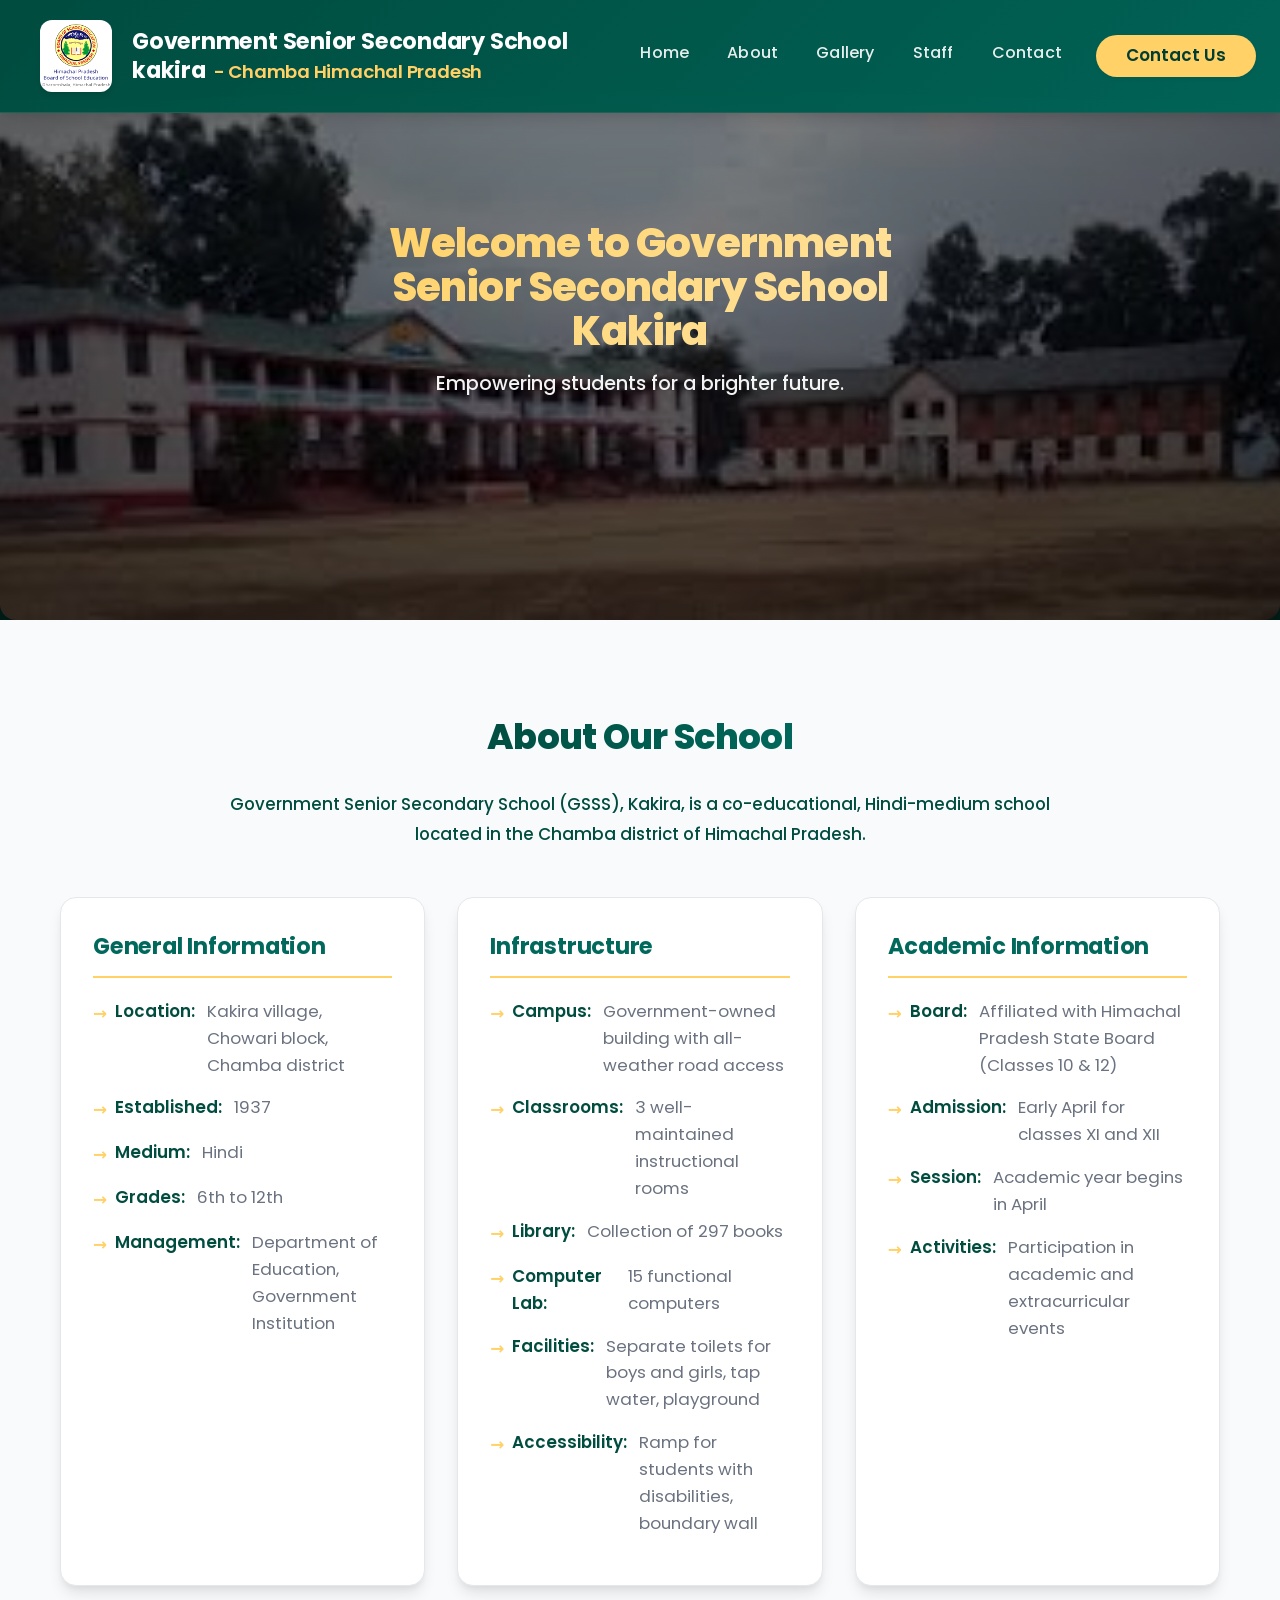
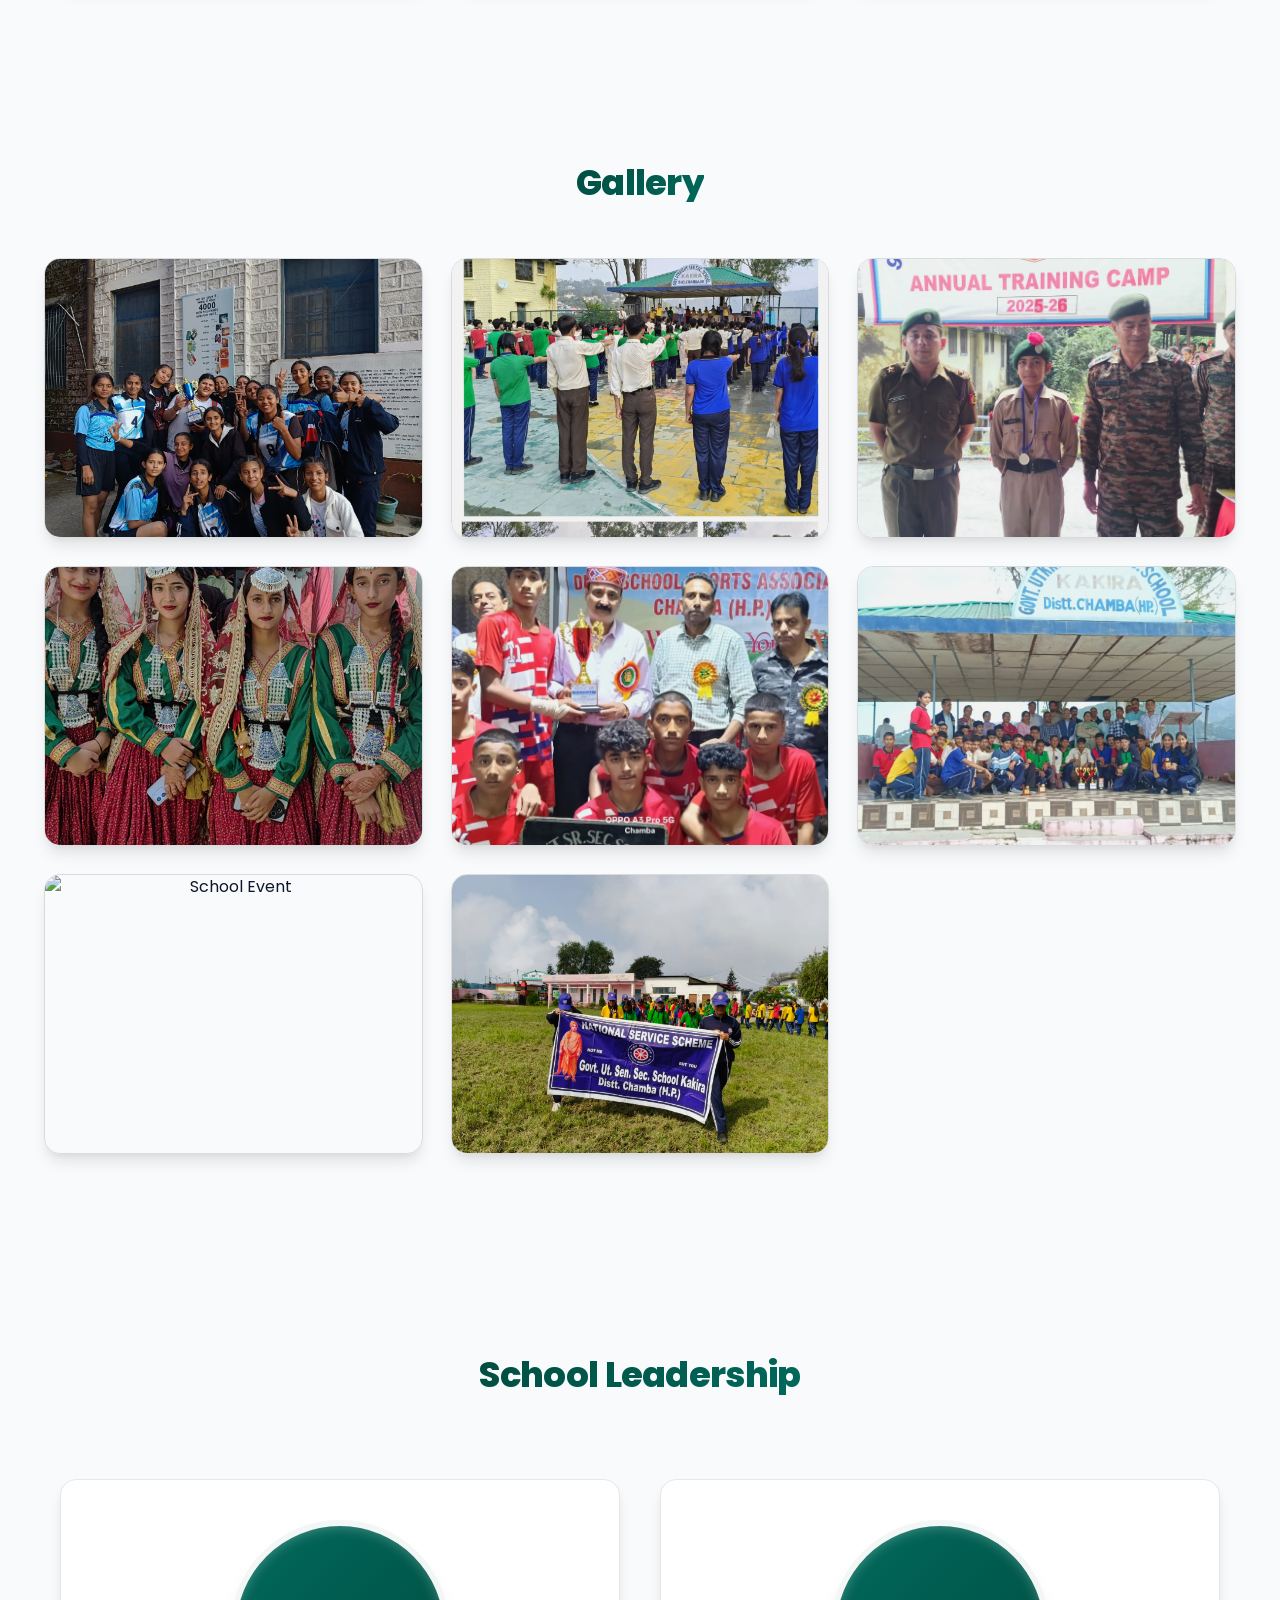
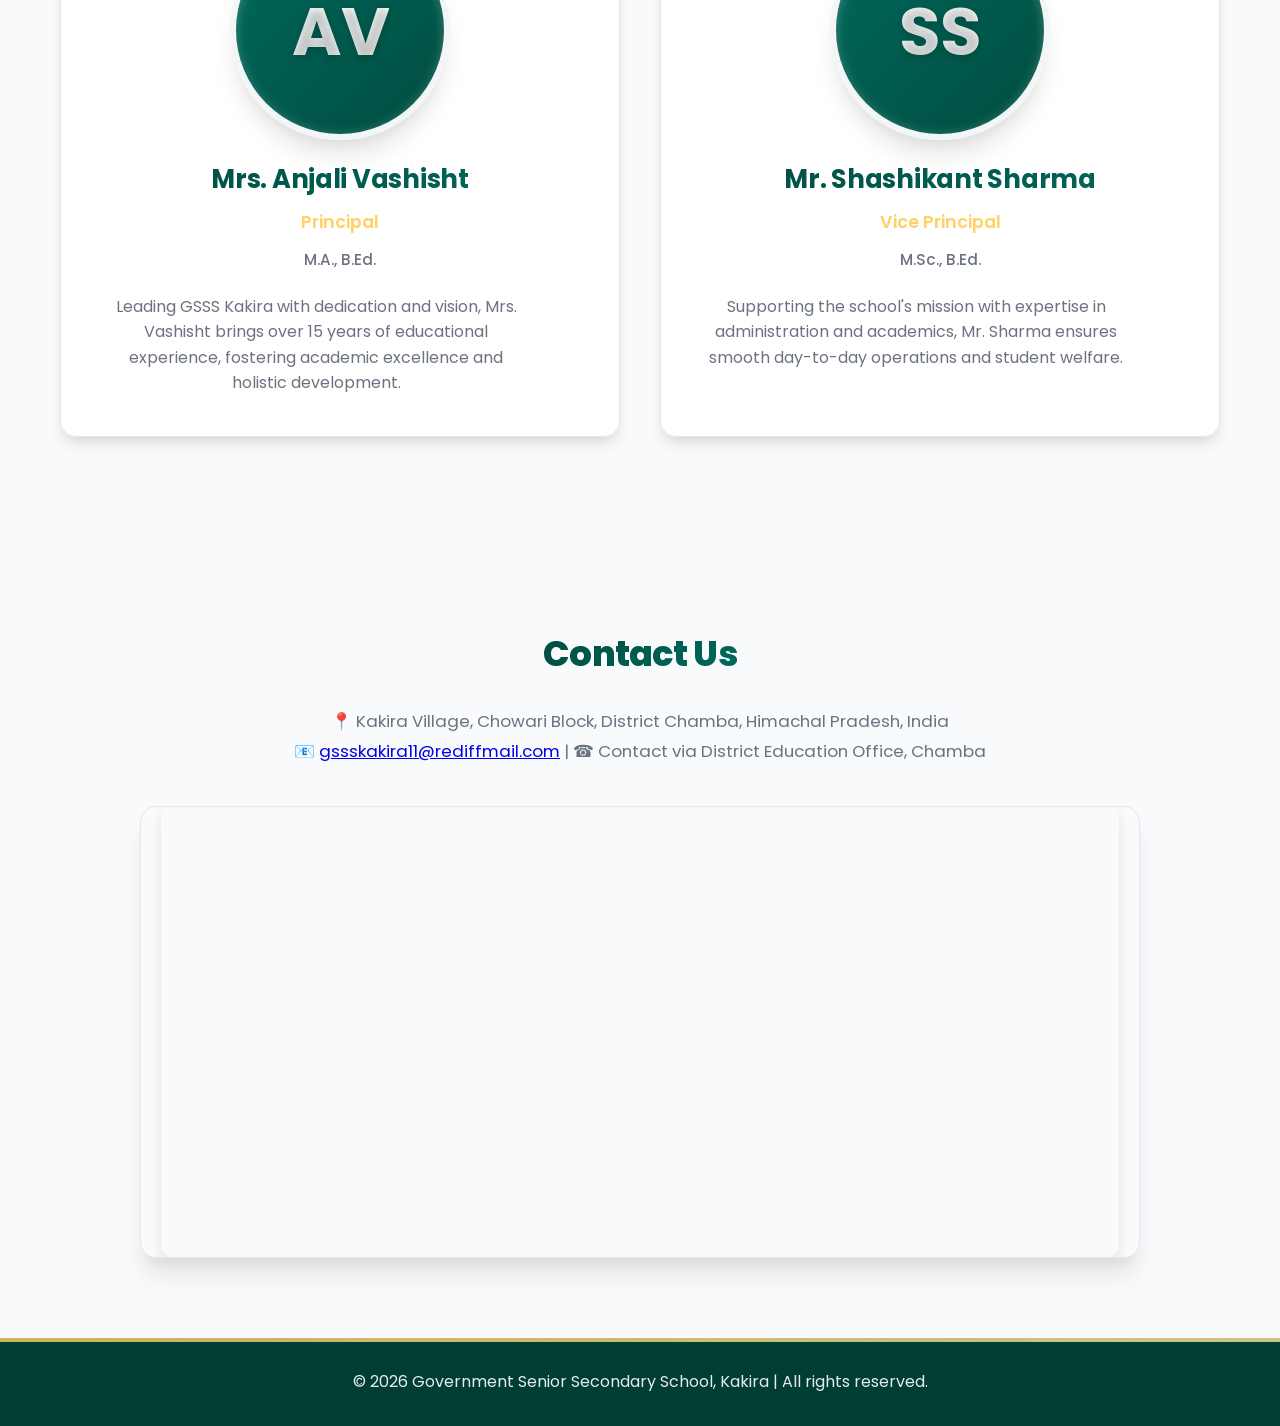
==== schoolweb/index.html @ 565f4405 "Add files via upload this is a single page web site made for a school" ====
<!DOCTYPE html>
<html lang="en">
<head>
  <meta charset="UTF-8">
  <meta name="viewport" content="width=device-width, initial-scale=1.0">
  <title>Government Senior Secondary School - Kakira</title>
  <link rel="stylesheet" href="css/style.css">
  <script src="js/gallery.js" defer></script>
  <script src="js/main.js" defer></script>
</head>
<body>
  <header>
    <div class="logo">
      <img src="images/Himachal-Pradesh-Board-Of-School-Education.png" alt="School Logo">
      <h1>Government Senior Secondary School kakira<span class="location">- Chamba  Himachal Pradesh</span></h1>
    </div>
    <nav>
      <ul>
        <li><a href="#home">Home</a></li>
        <li><a href="#about">About</a></li>
        <li><a href="#gallery">Gallery</a></li>
        <li><a href="#staff">Staff</a></li>
        <li><a href="#contact">Contact</a></li>
        <li><a class="contact-btn" href="#contact">Contact Us</a></li>
      </ul>
    </nav>
  </header>

  <section id="home" class="hero">
    <img src="images/schoolBuilding.jpeg" alt="Government Senior Secondary School Kakira Building">
    <div class="hero-text">
      <h2>Welcome to Government Senior Secondary School Kakira</h2>
      <p>Empowering students for a brighter future.</p>
    </div>
  </section>

  <section id="about" class="section">
    <h2>About Our School</h2>
    <p class="intro">Government Senior Secondary School (GSSS), Kakira, is a co-educational, Hindi-medium school located in the Chamba district of Himachal Pradesh.</p>
    
    <div class="about-grid">
      <div class="about-card">
        <h3>General Information</h3>
        <ul>
          <li><strong>Location:</strong> Kakira village, Chowari block, Chamba district</li>
          <li><strong>Established:</strong> 1937</li>
          <li><strong>Medium:</strong> Hindi</li>
          <li><strong>Grades:</strong> 6th to 12th</li>
          <li><strong>Management:</strong> Department of Education, Government Institution</li>
        </ul>
      </div>

      <div class="about-card">
        <h3>Infrastructure</h3>
        <ul>
          <li><strong>Campus:</strong> Government-owned building with all-weather road access</li>
          <li><strong>Classrooms:</strong> 3 well-maintained instructional rooms</li>
          <li><strong>Library:</strong> Collection of 297 books</li>
          <li><strong>Computer Lab:</strong> 15 functional computers</li>
          <li><strong>Facilities:</strong> Separate toilets for boys and girls, tap water, playground</li>
          <li><strong>Accessibility:</strong> Ramp for students with disabilities, boundary wall</li>
        </ul>
      </div>

      <div class="about-card">
        <h3>Academic Information</h3>
        <ul>
          <li><strong>Board:</strong> Affiliated with Himachal Pradesh State Board (Classes 10 & 12)</li>
          <li><strong>Admission:</strong> Early April for classes XI and XII</li>
          <li><strong>Session:</strong> Academic year begins in April</li>
          <li><strong>Activities:</strong> Participation in academic and extracurricular events</li>
        </ul>
      </div>
    </div>
  </section>

  <section id="gallery" class="section">
    <h2>Gallery</h2>
    <div class="gallery">
      <img src="images/2.jpg" alt="School Activities" loading="lazy">
      <img src="images/3.jpg" alt="School Event" loading="lazy">
      <img src="images/4.jpg" alt="School Function" loading="lazy">
      <img src="images/5.jpg" alt="Student Activities" loading="lazy">
      <img src="images/6.jpg" alt="School Programs" loading="lazy">
      <img src="images/7.jpg" alt="School Celebration" loading="lazy">
      <img src="images/8.jpg" alt="School Event" loading="lazy">
      <img src="images/WhatsApp Image 2025-10-10 at 19.13.47_e10b4e47.jpg" alt="School Gathering" loading="lazy">
    </div>
  </section>

  <section id="staff" class="section">
    <h2>School Leadership</h2>
    <div class="staff-container leadership-team">
      <div class="staff featured">
        <div class="staff-avatar">
          <span class="initials">AV</span>
        </div>
        <div class="staff-info">
          <h3>Mrs. Anjali Vashisht</h3>
          <p class="designation">Principal</p>
          <p class="credentials">M.A., B.Ed.</p>
          <p class="description">Leading GSSS Kakira with dedication and vision, Mrs. Vashisht brings over 15 years of educational experience, fostering academic excellence and holistic development.</p>
        </div>
      </div>
      <div class="staff featured">
        <div class="staff-avatar">
          <span class="initials">SS</span>
        </div>
        <div class="staff-info">
          <h3>Mr. Shashikant Sharma</h3>
          <p class="designation">Vice Principal</p>
          <p class="credentials">M.Sc., B.Ed.</p>
          <p class="description">Supporting the school's mission with expertise in administration and academics, Mr. Sharma ensures smooth day-to-day operations and student welfare.</p>
        </div>
      </div>
    </div>
  </section>

  <section id="contact" class="section">
    <h2>Contact Us</h2>
    <p>📍 Kakira Village, Chowari Block, District Chamba, Himachal Pradesh, India</p>
    <p>📧 <a href="mailto:gssskakira11@rediffmail.com">gssskakira11@rediffmail.com</a> | ☎ Contact via District Education Office, Chamba</p>
    <div class="map-container">
      <iframe 
        src="https://www.google.com/maps/embed?pb=!1m18!1m12!1m3!1d13404.714947714446!2d76.00853722646284!3d32.42843410530649!2m3!1f0!2f0!3f0!3m2!1i1024!2i768!4f13.1!3m3!1m2!1s0x391b25f3186c8427%3A0x5d08c69848c0f20d!2sKakira%2C%20Himachal%20Pradesh%20176302!5e0!3m2!1sen!2sin!4v1697115428149!5m2!1sen!2sin" 
        width="100%" 
        height="450" 
        style="border:0;border-radius:12px;box-shadow:0 4px 12px rgba(0,0,0,0.1);" 
        allowfullscreen="" 
        loading="lazy" 
        referrerpolicy="no-referrer-when-downgrade">
      </iframe>
    </div>
  </section>

  <footer>
    <p>© <span class="current-year">2025</span> Government Senior Secondary School, Kakira | All rights reserved.</p>
  </footer>
</body>
</html>
---- schoolweb/css/style.css ----
@import url('https://fonts.googleapis.com/css2?family=Poppins:wght@400;500;600;700&display=swap');

:root {
  /* Colors */
  --primary: #00695c;
  --primary-800: #004d40;
  --primary-900: #003d33;
  --accent: #ffd166;
  --accent-light: #ffe4a3;
  --muted: #6b7280;
  --muted-light: #9ca3af;
  --bg: #f8fafc;
  --card-bg: #ffffff;
  --surface-1: #ffffff;
  --border-color: #e5e7eb;
  
  /* Animation Timing */
  --animate-duration: 0.8s;
  --animate-delay: 0.2s;
  
  /* Gradients */
  --gradient-primary: linear-gradient(135deg, var(--primary-800), var(--primary));
  --gradient-accent: linear-gradient(135deg, var(--accent), var(--accent-light));
  --gradient-text: linear-gradient(135deg, var(--accent), var(--accent-light));
  
  /* Shadows */
  --shadow-sm: 0 2px 4px rgba(0,0,0,0.05);
  --shadow-md: 0 4px 6px -1px rgba(0,0,0,0.1), 0 2px 4px -1px rgba(0,0,0,0.06);
  --shadow-lg: 0 10px 15px -3px rgba(0,0,0,0.1), 0 4px 6px -2px rgba(0,0,0,0.05);
  --shadow-xl: 0 20px 25px -5px rgba(0,0,0,0.1), 0 10px 10px -5px rgba(0,0,0,0.04);
  --text-shadow: 0 2px 4px rgba(0,0,0,0.1);
  
  /* Layout */
  --header-height: 90px;
  --container-padding: 24px;
  --border-radius: 12px;
  --border-radius-lg: 16px;
  --transition: all 0.3s cubic-bezier(0.4, 0, 0.2, 1);
}

/* Reset & Base Styles */
*, *::before, *::after {
  box-sizing: border-box;
  margin: 0;
  padding: 0;
}

html {
  scroll-behavior: smooth;
  font-size: 16px;
}

body {
  font-family: 'Poppins', system-ui, -apple-system, 'Segoe UI', Roboto, 'Helvetica Neue', Arial;
  background: var(--bg);
  color: #0f172a;
  line-height: 1.5;
  -webkit-font-smoothing: antialiased;
  -moz-osx-font-smoothing: grayscale;
}

header {
  position: fixed;
  top: 0;
  left: 0;
  right: 0;
  z-index: 1000;
  background: rgba(0, 77, 64, 0.95);
  color: #fff;
  transform: translateY(0);
  transition: all 0.3s ease-in-out;
  padding: 12px var(--container-padding);
  display: flex;
  align-items: center;
  justify-content: space-between;
  gap: 20px;
  min-height: var(--header-height);
  box-shadow: var(--shadow-lg);
  backdrop-filter: blur(12px) saturate(180%);
  -webkit-backdrop-filter: blur(12px) saturate(180%);
  border-bottom: 1px solid rgba(255, 255, 255, 0.1);
  transition: background-color 0.3s ease;
}

header::before {
  content: '';
  position: absolute;
  inset: 0;
  background: var(--gradient-primary);
  opacity: 0.8;
  z-index: -1;
  transition: opacity 0.3s ease;
}

.header-scrolled {
  background: rgba(0, 77, 64, 0.98);
  box-shadow: 0 4px 20px rgba(0, 0, 0, 0.1);
}

.header-scrolled::before {
  opacity: 1;
}

.header-hidden {
  transform: translateY(-100%);
}

.logo {
  display: flex;
  align-items: center;
  gap: 20px;
  padding: 8px 16px;
  border-radius: var(--border-radius);
}

.logo img {
  height: 72px;
  width: auto;
  border-radius: 12px;
  box-shadow: var(--shadow-md);
  filter: brightness(1.05) contrast(1.05);
}

.logo h1 {
  font-size: 1.4rem;
  margin: 0;
  line-height: 1.3;
  font-weight: 700;
  letter-spacing: -0.01em;
  color: #ffffff;
}

.logo .location {
  display: inline-block;
  margin-left: 8px;
  font-size: 1.15rem;
  font-weight: 600;
  color: var(--accent);
  text-shadow: 0 1px 2px rgba(0,0,0,0.1);
}

nav {
  margin-left: auto;
}

nav ul {
  display: flex;
  gap: 6px;
  align-items: center;
  list-style: none;
  margin: 0;
  padding: 0;
}

nav a:not(.contact-btn) {
  color: rgba(255,255,255,0.9);
  text-decoration: none;
  font-weight: 500;
  padding: 8px 16px;
  border-radius: 20px;
  transition: all 0.3s cubic-bezier(0.4, 0, 0.2, 1);
  position: relative;
  overflow: hidden;
  display: inline-block;
  letter-spacing: 0.2px;
}

nav a:not(.contact-btn)::before {
  content: '';
  position: absolute;
  bottom: 0;
  left: 50%;
  width: 0;
  height: 2px;
  background: var(--accent);
  transform: translateX(-50%);
  transition: width 0.3s cubic-bezier(0.4, 0, 0.2, 1);
  border-radius: 2px;
}

nav a:not(.contact-btn)::after {
  content: '';
  position: absolute;
  inset: 0;
  background: linear-gradient(
    45deg,
    transparent,
    rgba(255, 255, 255, 0.08),
    transparent
  );
  opacity: 0;
  transition: opacity 0.3s ease;
}

nav a:not(.contact-btn):hover {
  color: #fff;
  transform: translateY(-1px);
}

nav a:not(.contact-btn):hover::before {
  width: 70%;
}

nav a:not(.contact-btn):hover::after {
  opacity: 1;
}

/* Contact button styling */
.contact-btn {
  background: var(--accent);
  color: var(--primary-900);
  padding: 12px 28px;
  border-radius: 24px;
  font-weight: 600;
  font-size: 1.05rem;
  box-shadow: var(--shadow-sm);
  transition: all 0.4s cubic-bezier(0.4, 0, 0.2, 1);
  position: relative;
  overflow: hidden;
  display: inline-flex;
  align-items: center;
  justify-content: center;
  text-decoration: none;
  border: 2px solid transparent;
  margin-left: 12px;
  white-space: nowrap;
  min-width: max-content;
  height: 42px;
}

.contact-btn::before {
  content: '';
  position: absolute;
  top: 50%;
  left: 50%;
  width: 150%;
  height: 150%;
  background: var(--gradient-accent);
  transform: translate(-50%, -50%) scale(0);
  transition: transform 0.6s ease;
  border-radius: 50%;
  z-index: -1;
}

.contact-btn:hover {
  transform: translateY(-2px);
  box-shadow: 0 6px 20px rgba(255, 209, 102, 0.3);
  color: var(--primary-900);
  border-color: var(--accent-light);
}

.contact-btn:hover::before {
  transform: translate(-50%, -50%) scale(1);
}

.contact-btn:active {
  transform: translateY(0);
  box-shadow: 0 2px 10px rgba(255, 209, 102, 0.2);
}

.container{max-width:1100px;margin:0 auto;padding:0 var(--container-padding)}

.hero {
  position: relative;
  text-align: center;
  padding-top: calc(var(--header-height) + 10px);
  overflow: hidden;
  background: var(--primary-900);
}

.hero img {
  width: 100%;
  height: 520px;
  object-fit: cover;
  border-bottom-left-radius: var(--border-radius-lg);
  border-bottom-right-radius: var(--border-radius-lg);
  filter: brightness(0.7);
  display: block;
  transition: all 0.6s cubic-bezier(0.16, 1, 0.3, 1);
  transform-origin: center;
}

.hero:hover img {
  filter: brightness(0.8);
  transform: scale(1.02);
}

.hero::after {
  content: '';
  position: absolute;
  inset: 0;
  background: 
    linear-gradient(to bottom, 
      rgba(0,0,0,0.2),
      rgba(0,0,0,0.4)
    ),
    radial-gradient(circle at center, 
      transparent 0%,
      rgba(0,0,0,0.3) 100%
    );
  pointer-events: none;
  z-index: 1;
}

.hero-text {
  position: absolute;
  top: 50%;
  left: 50%;
  transform: translate(-50%, -50%);
  color: #fff;
  text-shadow: var(--text-shadow);
  max-width: 900px;
  padding: 0 20px;
  z-index: 2;
  animation: fadeInUp 1s ease forwards;
}

.hero-text h2 {
  font-size: clamp(2rem, 5vw, 2.5rem);
  margin: 0 0 16px;
  line-height: 1.1;
  font-weight: 800;
  letter-spacing: -0.02em;
  background: var(--gradient-accent);
  -webkit-background-clip: text;
  background-clip: text;
  color: transparent;
  text-shadow: none;
}

.hero-text p {
  margin: 0;
  font-size: clamp(1rem, 2.5vw, 1.2rem);
  color: rgba(255,255,255,0.95);
  max-width: 600px;
  margin: 0 auto;
  line-height: 1.6;
  font-weight: 500;
}

@keyframes fadeInUp {
  from {
    opacity: 0;
    transform: translate(-50%, calc(-50% + 20px));
  }
  to {
    opacity: 1;
    transform: translate(-50%, -50%);
  }
}

.section {
  padding: 80px 20px;
  text-align: center;
  position: relative;
  z-index: 3;
  background: transparent;
  margin-top: 18px;
  transition: opacity 0.6s ease-out, transform 0.6s ease-out;
}

.section-hidden {
  opacity: 0;
  transform: translateY(30px);
}

.animate-in {
  opacity: 1;
  transform: translateY(0);
}

.section h2 {
  font-size: clamp(1.8rem, 4vw, 2.2rem);
  margin-bottom: 32px;
  font-weight: 800;
  letter-spacing: -0.02em;
  line-height: 1.1;
  background: var(--gradient-primary);
  -webkit-background-clip: text;
  background-clip: text;
  color: transparent;
  display: inline-block;
}

.section p {
  max-width: 880px;
  margin: 0 auto;
  color: var(--muted);
  line-height: 1.8;
  font-size: 1.05rem;
}

/* About section styling */
.intro {
  font-size: 1.2rem;
  margin-bottom: 48px !important;
  color: var(--primary-800) !important;
  font-weight: 500;
}

.about-grid {
  display: grid;
  grid-template-columns: repeat(auto-fit, minmax(320px, 1fr));
  gap: 32px;
  max-width: 1200px;
  margin: 0 auto;
  padding: 0 20px;
}

.about-card {
  background: var(--card-bg);
  padding: 32px;
  border-radius: var(--border-radius-lg);
  text-align: left;
  box-shadow: var(--shadow-lg);
  border: 1px solid var(--border-color);
  transition: var(--transition);
  position: relative;
  overflow: hidden;
}

.about-card::before {
  content: '';
  position: absolute;
  top: 0;
  left: 0;
  width: 100%;
  height: 4px;
  background: var(--gradient-primary);
  opacity: 0;
  transform: translateY(-100%);
  transition: var(--transition);
}

.about-card:hover {
  transform: translateY(-4px);
  box-shadow: var(--shadow-xl);
}

.about-card:hover::before {
  opacity: 1;
  transform: translateY(0);
}

.about-card h3 {
  color: var(--primary);
  font-size: 1.4rem;
  margin: 0 0 20px;
  padding-bottom: 12px;
  border-bottom: 2px solid var(--accent);
  font-weight: 700;
  letter-spacing: -0.01em;
}

.about-card ul {
  list-style: none;
  padding: 0;
  margin: 0;
}

.about-card li {
  margin-bottom: 16px;
  line-height: 1.6;
  color: var(--muted);
  display: flex;
  align-items: flex-start;
  gap: 8px;
  font-size: 1.05rem;
}

.about-card li::before {
  content: '→';
  color: var(--accent);
  font-weight: bold;
  margin-top: 2px;
}

.about-card strong {
  color: var(--primary-800);
  margin-right: 4px;
  font-weight: 600;
}

@media (max-width:640px){
  .about-grid{
    grid-template-columns:1fr;
  }
  .about-card{
    padding:20px;
  }
}

.gallery {
  display: grid;
  grid-template-columns: repeat(auto-fill, minmax(300px, 1fr));
  gap: 28px;
  padding: 24px;
  max-width: 1400px;
  margin: 0 auto;
}

.gallery img {
  width: 100%;
  height: 280px;
  object-fit: cover;
  border-radius: var(--border-radius-lg);
  box-shadow: var(--shadow-lg);
  transition: all 0.4s cubic-bezier(0.4, 0, 0.2, 1);
  filter: brightness(0.95) saturate(1.05);
  cursor: pointer;
  border: 1px solid var(--border-color);
}

.gallery img:hover {
  transform: scale(1.03) translateY(-4px);
  box-shadow: var(--shadow-xl);
  filter: brightness(1.05) saturate(1.1);
  z-index: 1;
}

/* Gallery Modal Styles */
.gallery-modal {
  display: none;
  position: fixed;
  top: 0;
  left: 0;
  width: 100%;
  height: 100%;
  background: rgba(0, 0, 0, 0.9);
  z-index: 2000;
  justify-content: center;
  align-items: center;
  padding: 40px;
  backdrop-filter: blur(8px);
  -webkit-backdrop-filter: blur(8px);
}

.gallery-modal-img {
  max-width: 90%;
  max-height: 90vh;
  object-fit: contain;
  border-radius: 8px;
  box-shadow: 0 8px 32px rgba(0, 0, 0, 0.3);
  transform: scale(0.95);
  opacity: 0;
  transition: transform 0.3s ease, opacity 0.3s ease;
}

.gallery-modal[style*="flex"] .gallery-modal-img {
  transform: scale(1);
  opacity: 1;
}

.gallery-modal-close {
  position: absolute;
  top: 20px;
  right: 20px;
  background: rgba(255, 255, 255, 0.1);
  border: none;
  color: white;
  width: 40px;
  height: 40px;
  border-radius: 50%;
  font-size: 24px;
  cursor: pointer;
  display: flex;
  align-items: center;
  justify-content: center;
  transition: all 0.3s ease;
}

.gallery-modal-close:hover {
  background: rgba(255, 255, 255, 0.2);
  transform: scale(1.1);
}

.staff-container {
  display: grid;
  grid-template-columns: repeat(auto-fit, minmax(280px, 1fr));
  gap: 40px;
  padding: 20px;
  max-width: 1200px;
  margin: 0 auto;
}

.leadership-team {
  grid-template-columns: repeat(auto-fit, minmax(340px, 1fr));
  margin-top: 2rem;
}

.staff {
  background: var(--card-bg);
  padding: 32px;
  border-radius: var(--border-radius-lg);
  display: flex;
  flex-direction: column;
  align-items: center;
  gap: 20px;
  box-shadow: var(--shadow-lg);
  transition: var(--transition);
  border: 1px solid var(--border-color);
  position: relative;
  overflow: hidden;
}

.staff.featured {
  padding: 40px;
  background: linear-gradient(
    to bottom,
    var(--card-bg),
    rgba(255, 255, 255, 0.95)
  );
}

.staff::before {
  content: '';
  position: absolute;
  top: 0;
  left: 0;
  width: 100%;
  height: 4px;
  background: var(--gradient-accent);
  opacity: 0;
  transform: translateY(-100%);
  transition: var(--transition);
}

.staff:hover {
  transform: translateY(-4px);
  box-shadow: var(--shadow-xl);
}

.staff:hover::before {
  opacity: 1;
  transform: translateY(0);
}

.staff-avatar {
  width: 180px;
  height: 180px;
  border-radius: 50%;
  background: linear-gradient(135deg, var(--primary-800), var(--primary));
  border: 4px solid rgba(255, 255, 255, 0.9);
  box-shadow: var(--shadow-lg),
              inset 0 2px 8px rgba(255, 255, 255, 0.2);
  transition: transform 0.4s cubic-bezier(0.34, 1.56, 0.64, 1),
              box-shadow 0.3s ease;
  display: flex;
  align-items: center;
  justify-content: center;
  position: relative;
  overflow: hidden;
}

.staff.featured .staff-avatar {
  width: 220px;
  height: 220px;
  border: 6px solid rgba(255, 255, 255, 0.95);
  box-shadow: var(--shadow-xl),
              inset 0 2px 12px rgba(255, 255, 255, 0.25);
  background: linear-gradient(135deg, 
    var(--primary), 
    var(--primary-800),
    var(--primary)
  );
  background-size: 200% 200%;
  animation: gradientMove 8s ease infinite;
}

.staff:hover .staff-avatar {
  transform: scale(1.05) translateY(-5px);
  box-shadow: var(--shadow-xl),
              inset 0 2px 12px rgba(255, 255, 255, 0.3);
}

.staff-avatar .initials {
  font-size: 3.8rem;
  font-weight: 700;
  color: rgba(255, 255, 255, 0.95);
  letter-spacing: -1px;
  text-shadow: 0 2px 8px rgba(0, 0, 0, 0.2);
  transform: translateY(2px);
  background: linear-gradient(
    to bottom,
    rgba(255, 255, 255, 1),
    rgba(255, 255, 255, 0.9)
  );
  -webkit-background-clip: text;
  background-clip: text;
  -webkit-text-fill-color: transparent;
}

.staff.featured .staff-avatar .initials {
  font-size: 4.2rem;
}

.staff-avatar::before,
.staff-avatar::after {
  content: '';
  position: absolute;
  inset: -1px;
  border-radius: inherit;
  background: linear-gradient(45deg, 
    transparent 40%,
    rgba(255, 255, 255, 0.2) 45%,
    rgba(255, 255, 255, 0.4) 50%,
    rgba(255, 255, 255, 0.2) 55%,
    transparent 60%
  );
  transform: translateX(-100%);
  transition: transform 0.6s ease;
  pointer-events: none;
}

.staff-avatar::after {
  filter: blur(4px);
}

.staff:hover .staff-avatar::before,
.staff:hover .staff-avatar::after {
  transform: translateX(100%);
}

@keyframes gradientMove {
  0% {
    background-position: 0% 50%;
  }
  50% {
    background-position: 100% 50%;
  }
  100% {
    background-position: 0% 50%;
  }
}

.staff:hover .staff-avatar::after {
  opacity: 1;
}

.staff-info {
  text-align: center;
  display: flex;
  flex-direction: column;
  gap: 8px;
}

.staff h3 {
  margin: 0;
  font-size: 1.4rem;
  font-weight: 700;
  color: var(--primary-800);
  letter-spacing: -0.01em;
}

.staff.featured h3 {
  font-size: 1.6rem;
  background: var(--gradient-primary);
  -webkit-background-clip: text;
  background-clip: text;
  color: transparent;
}

.staff .designation {
  font-size: 1.1rem;
  font-weight: 600;
  color: var(--accent);
  margin: 0;
}

.staff .credentials {
  color: var(--muted);
  font-size: 0.95rem;
  margin: 0;
  font-weight: 500;
}

.staff .description {
  color: var(--muted);
  font-size: 1rem;
  line-height: 1.6;
  margin: 12px 0 0;
  max-width: 90%;
}

/* Contact section enhancements */
.map-container {
  margin-top: 40px;
  padding: 0 20px;
  max-width: 1000px;
  margin-left: auto;
  margin-right: auto;
  border-radius: var(--border-radius-lg);
  overflow: hidden;
  box-shadow: var(--shadow-xl);
  border: 1px solid var(--border-color);
  position: relative;
}

.map-container iframe {
  display: block;
  width: 100%;
  height: 450px;
  border: 0;
}

.map-container::after {
  content: '';
  position: absolute;
  inset: 0;
  pointer-events: none;
  border-radius: var(--border-radius-lg);
  box-shadow: inset 0 0 0 1px rgba(255,255,255,0.1);
}

footer {
  background: var(--primary-900);
  color: rgba(255,255,255,0.9);
  text-align: center;
  padding: 32px 20px;
  position: relative;
  overflow: hidden;
}

footer::before {
  content: '';
  position: absolute;
  top: 0;
  left: 0;
  width: 100%;
  height: 4px;
  background: var(--gradient-accent);
  opacity: 0.8;
}

/* anchor offset to avoid sticky header hiding content */
section[id],.section{scroll-margin-top:calc(var(--header-height) + 12px)}

@media (max-width: 1024px) {
  .hero img {
    height: 480px;
  }
  
  .about-grid {
    grid-template-columns: repeat(auto-fit, minmax(280px, 1fr));
  }
}

@media (max-width: 768px) {
  .section {
    padding: 60px 20px;
  }
  
  .hero img {
    height: 400px;
  }
  
  .gallery {
    grid-template-columns: repeat(auto-fit, minmax(280px, 1fr));
    gap: 20px;
    padding: 16px;
  }
  
  .gallery img {
    height: 240px;
  }
  
  .staff-container {
    grid-template-columns: repeat(auto-fit, minmax(200px, 1fr));
    gap: 24px;
  }

  .leadership-team {
    grid-template-columns: 1fr;
    gap: 32px;
  }
  
  .staff-avatar {
    width: 160px;
    height: 160px;
    border-width: 3px;
  }

  .staff.featured {
    padding: 32px 24px;
  }

  .staff.featured .staff-avatar {
    width: 190px;
    height: 190px;
    border-width: 4px;
  }

  .staff-avatar .initials {
    font-size: 3.2rem;
  }

  .staff.featured .staff-avatar .initials {
    font-size: 3.8rem;
  }

  .staff.featured h3 {
    font-size: 1.4rem;
  }

  .staff .description {
    max-width: 100%;
  }
}

@media (max-width: 640px) {
  :root {
    --header-height: 80px;
  }
  
  header {
    padding: 8px var(--container-padding);
  }
  
  nav ul {
    gap: 8px;
  }
  
  .logo img {
    height: 56px;
  }
  
  .logo h1 {
    font-size: 1.1rem;
  }

  .contact-btn {
    padding: 8px 20px;
    font-size: 0.95rem;
    margin-left: 8px;
    height: 36px;
  }
  
  .hero img {
    height: 300px;
  }
  
  .hero-text {
    padding: 0 16px;
  }
  
  .about-card {
    padding: 24px;
  }
  
  .about-card h3 {
    font-size: 1.25rem;
  }
  
  .staff {
    padding: 20px;
  }
  
  .staff img {
    width: 120px;
    height: 120px;
  }
  
  .map-container iframe {
    height: 350px;
  }
}

@media (max-width: 480px) {
  .hero img {
    height: 250px;
  }
  
  .section {
    padding: 40px 16px;
  }
  
  .gallery {
    grid-template-columns: 1fr;
  }
  
  .gallery img {
    height: 200px;
  }
  
  .staff-container {
    grid-template-columns: repeat(auto-fit, minmax(160px, 1fr));
    gap: 16px;
  }
}
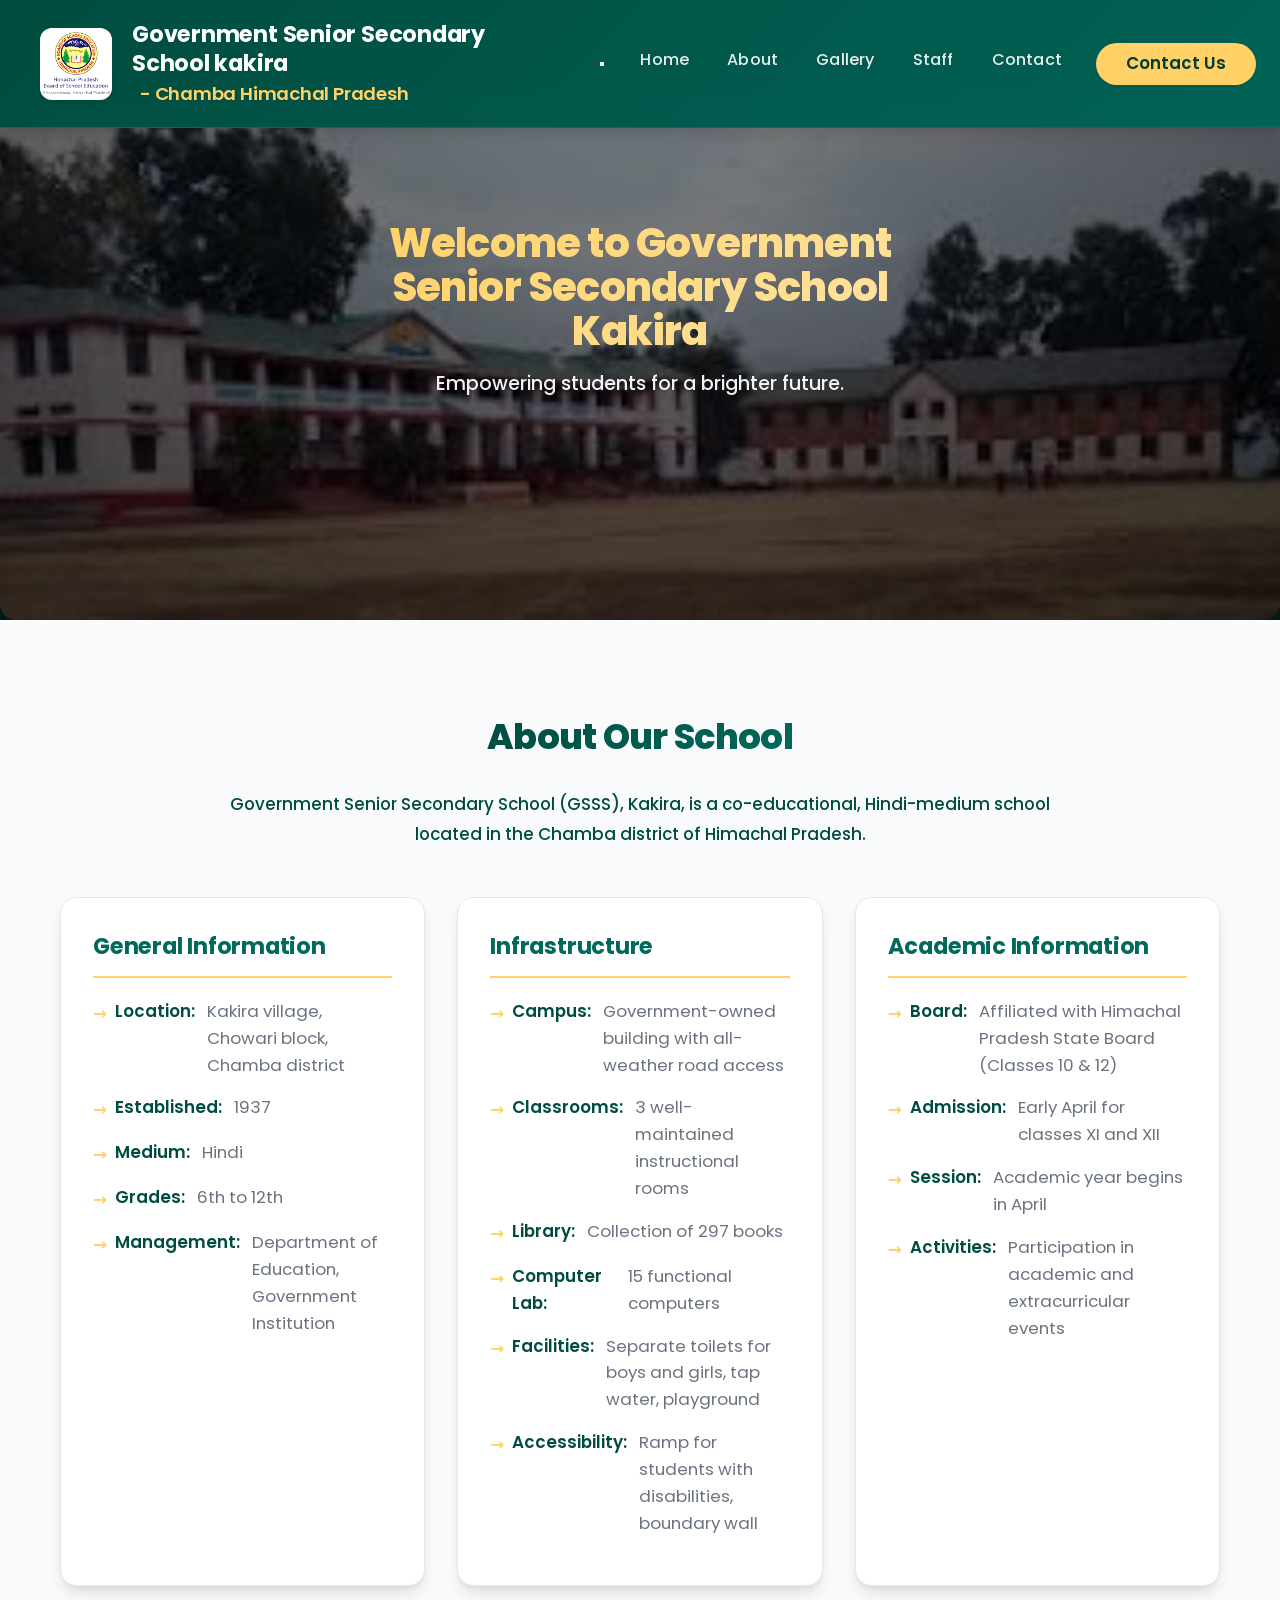
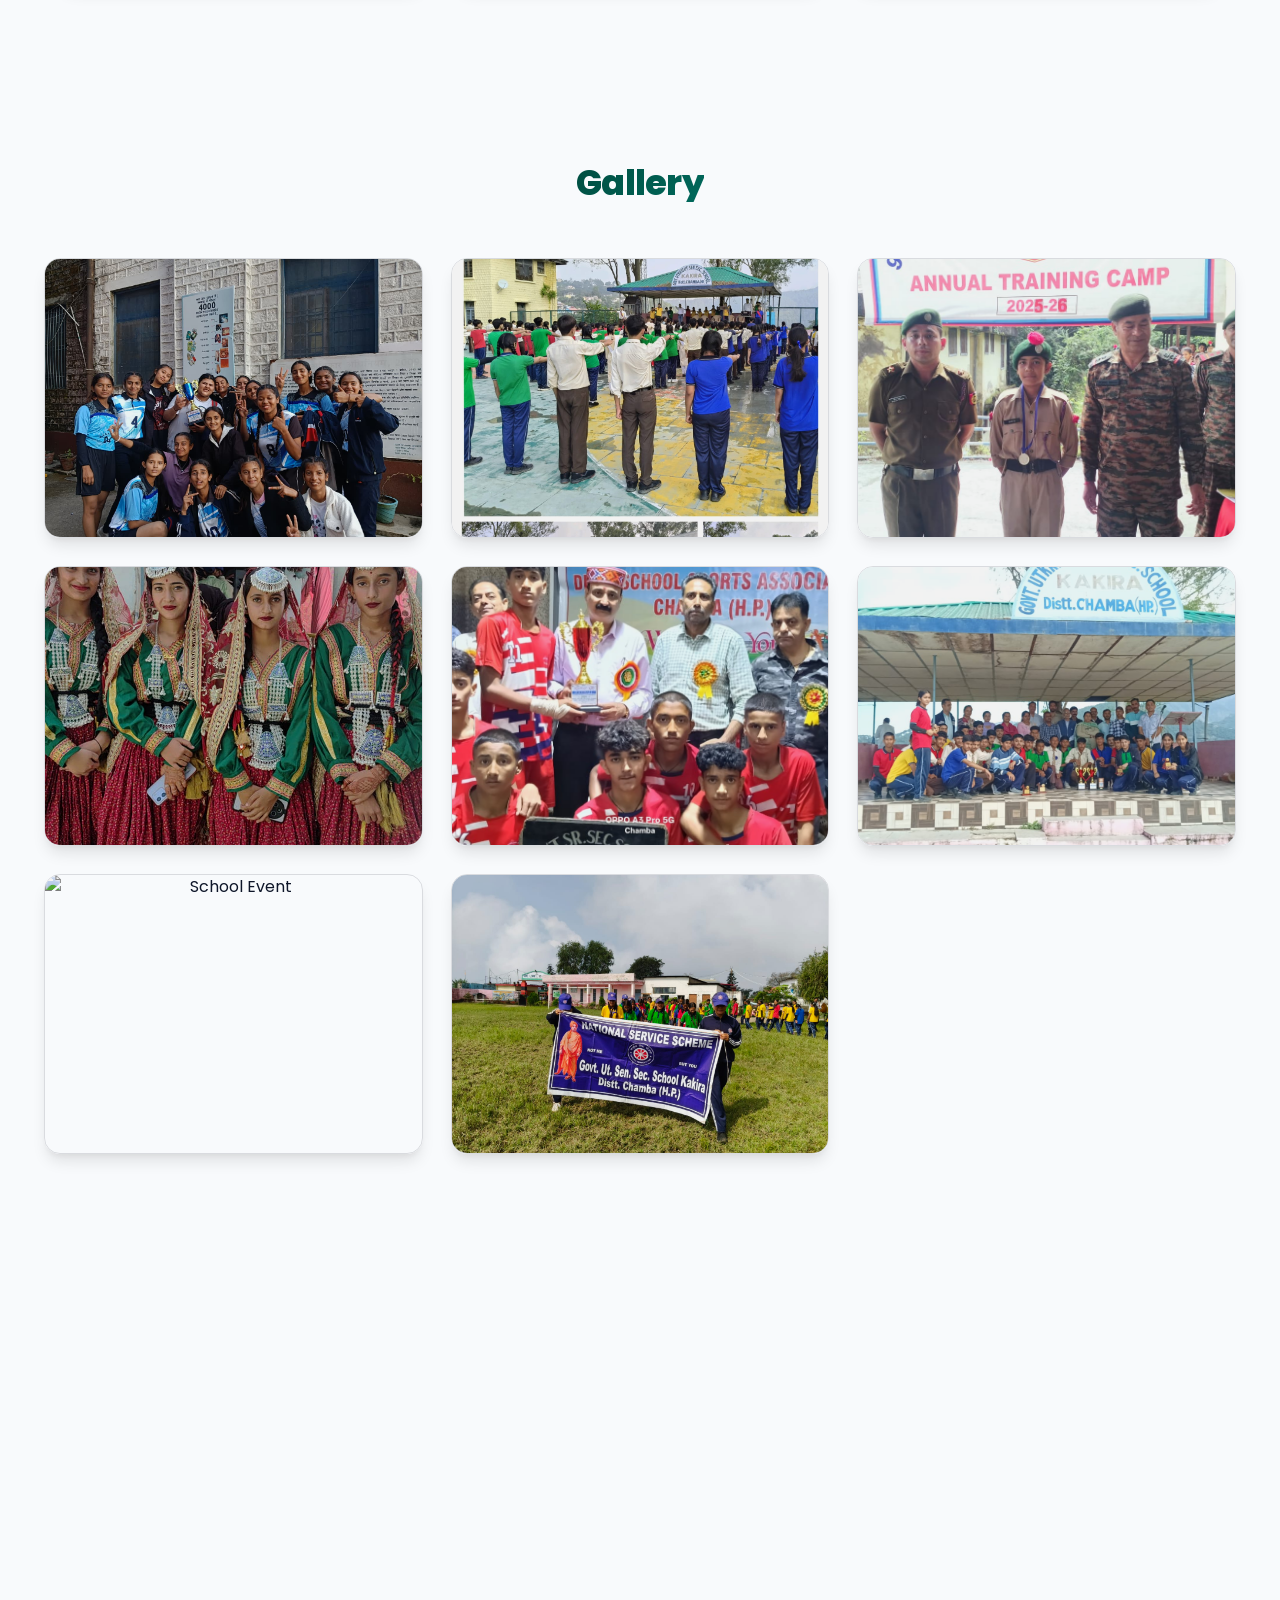
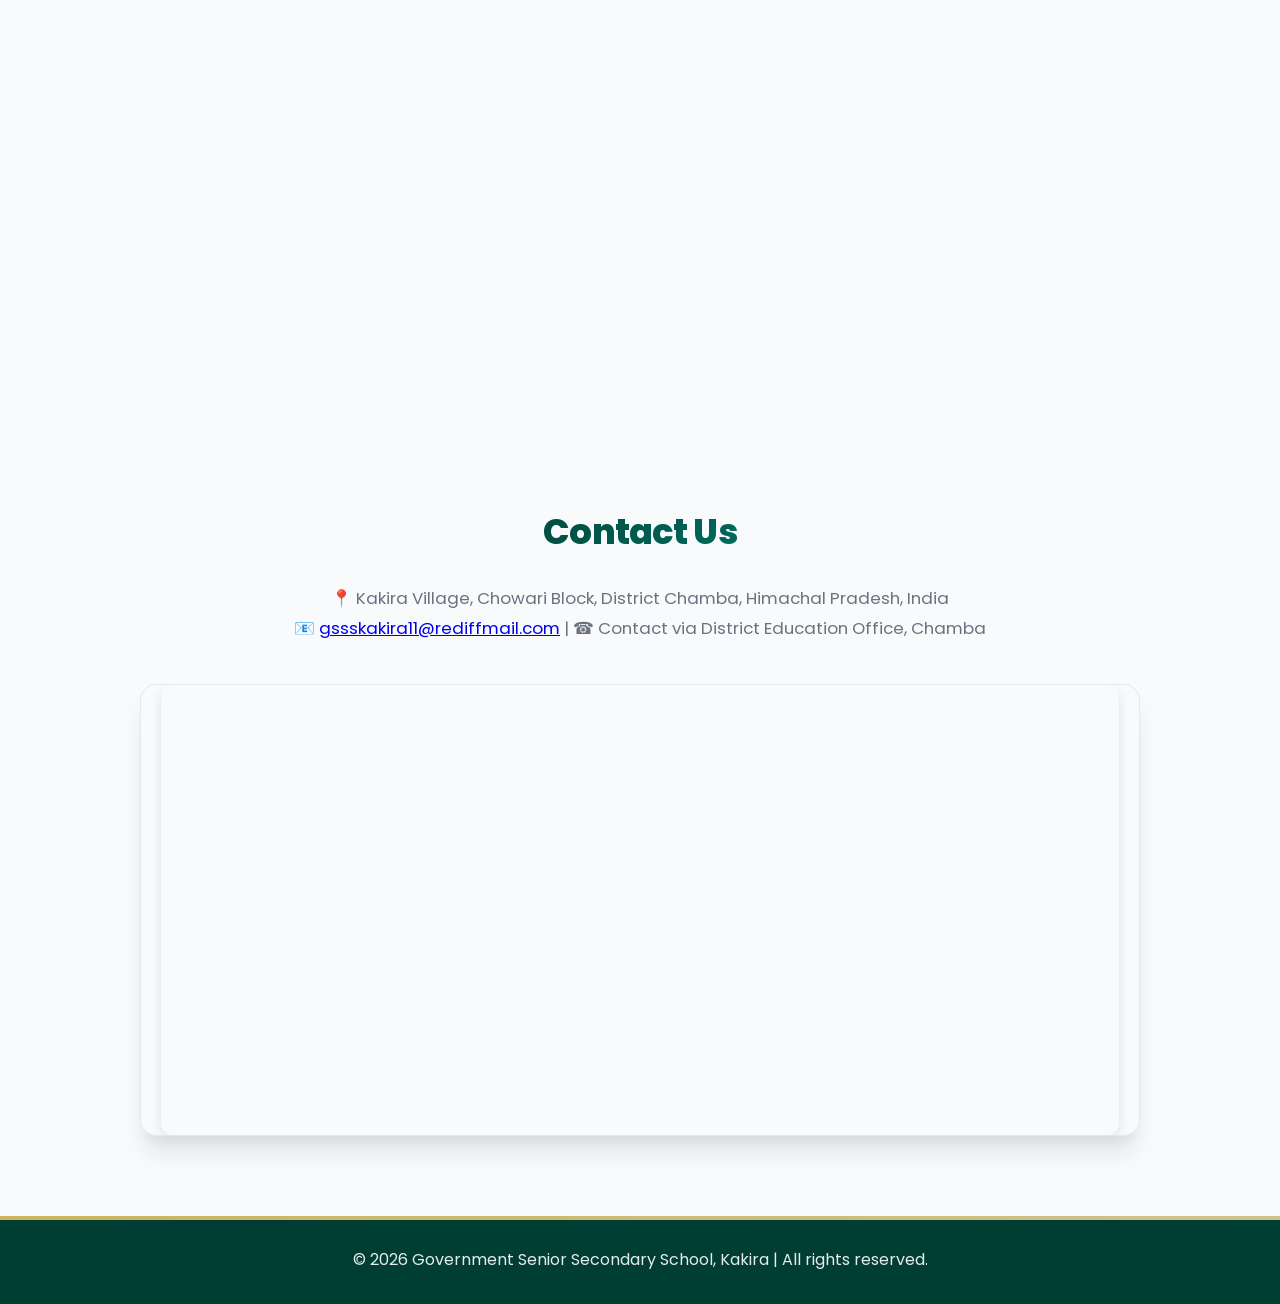
==== commit 8a838f02: "Update index.html" ====
--- a/schoolweb/index.html
+++ b/schoolweb/index.html
@@ -14,6 +14,11 @@
       <img src="images/Himachal-Pradesh-Board-Of-School-Education.png" alt="School Logo">
       <h1>Government Senior Secondary School kakira<span class="location">- Chamba  Himachal Pradesh</span></h1>
     </div>
+    <button class="menu-btn" aria-label="Toggle Menu">
+      <span></span>
+      <span></span>
+      <span></span>
+    </button>
     <nav>
       <ul>
         <li><a href="#home">Home</a></li>
@@ -98,9 +103,8 @@
         <div class="staff-info">
           <h3>Mrs. Anjali Vashisht</h3>
           <p class="designation">Principal</p>
-          <p class="credentials">M.A., B.Ed.</p>
-          <p class="description">Leading GSSS Kakira with dedication and vision, Mrs. Vashisht brings over 15 years of educational experience, fostering academic excellence and holistic development.</p>
-        </div>
+           <p class="credentials">Contact : 9882822699</p>
+          </div>
       </div>
       <div class="staff featured">
         <div class="staff-avatar">
@@ -109,9 +113,8 @@
         <div class="staff-info">
           <h3>Mr. Shashikant Sharma</h3>
           <p class="designation">Vice Principal</p>
-          <p class="credentials">M.Sc., B.Ed.</p>
-          <p class="description">Supporting the school's mission with expertise in administration and academics, Mr. Sharma ensures smooth day-to-day operations and student welfare.</p>
-        </div>
+          <p class="credentials">Contact : 9418045706</p>
+                 </div>
       </div>
     </div>
   </section>
--- a/schoolweb/css/style.css
+++ b/schoolweb/css/style.css
@@ -850,8 +850,107 @@
     padding: 60px 20px;
   }
   
+  header {
+    padding: 8px var(--container-padding);
+  }
+
+  .logo {
+    padding: 4px 8px;
+  }
+
+  .logo img {
+    height: 56px;
+  }
+
+  .logo h1 {
+    font-size: 1.1rem;
+  }
+
+  .logo .location {
+    font-size: 0.9rem;
+    display: block;
+    margin: 2px 0 0;
+  }
+
+  nav {
+    position: fixed;
+    top: 0;
+    right: -100%;
+    width: 80%;
+    max-width: 300px;
+    height: 100vh;
+    background: var(--primary-800);
+    padding: 100px 32px;
+    transition: 0.3s ease-in-out;
+    overflow-y: auto;
+  }
+
+  nav.active {
+    right: 0;
+    box-shadow: -5px 0 15px rgba(0,0,0,0.2);
+  }
+
+  nav ul {
+    flex-direction: column;
+    gap: 16px;
+    align-items: stretch;
+  }
+
+  nav a:not(.contact-btn) {
+    display: block;
+    padding: 12px 20px;
+    font-size: 1.1rem;
+    text-align: left;
+    border-radius: 8px;
+  }
+
+  .contact-btn {
+    margin: 16px 0 0;
+    width: 100%;
+    text-align: center;
+  }
+
+  .menu-btn {
+    display: flex;
+    flex-direction: column;
+    justify-content: center;
+    align-items: center;
+    width: 40px;
+    height: 40px;
+    background: transparent;
+    border: none;
+    cursor: pointer;
+    padding: 0;
+    margin-left: 16px;
+  }
+
+  .menu-btn span {
+    display: block;
+    width: 24px;
+    height: 2px;
+    background: white;
+    margin: 4px 0;
+    transition: 0.3s;
+  }
+
+  .menu-btn.active span:nth-child(1) {
+    transform: rotate(45deg) translate(5px, 5px);
+  }
+
+  .menu-btn.active span:nth-child(2) {
+    opacity: 0;
+  }
+
+  .menu-btn.active span:nth-child(3) {
+    transform: rotate(-45deg) translate(5px, -5px);
+  }
+
   .hero img {
-    height: 400px;
+    height: 380px;
+  }
+
+  .hero-text {
+    width: 90%;
   }
   
   .gallery {
@@ -865,46 +964,40 @@
   }
   
   .staff-container {
-    grid-template-columns: repeat(auto-fit, minmax(200px, 1fr));
+    grid-template-columns: 1fr;
     gap: 24px;
   }
 
-  .leadership-team {
-    grid-template-columns: 1fr;
-    gap: 32px;
-  }
-  
+  .staff {
+    padding: 24px;
+  }
+
   .staff-avatar {
     width: 160px;
     height: 160px;
-    border-width: 3px;
-  }
-
-  .staff.featured {
-    padding: 32px 24px;
   }
 
   .staff.featured .staff-avatar {
-    width: 190px;
-    height: 190px;
-    border-width: 4px;
+    width: 180px;
+    height: 180px;
   }
 
   .staff-avatar .initials {
-    font-size: 3.2rem;
-  }
-
-  .staff.featured .staff-avatar .initials {
-    font-size: 3.8rem;
-  }
-
-  .staff.featured h3 {
-    font-size: 1.4rem;
-  }
-
-  .staff .description {
-    max-width: 100%;
-  }
+    font-size: 3rem;
+  }
+
+  .staff h3 {
+    font-size: 1.3rem;
+  }
+
+  #contact p {
+    padding: 0 16px;
+  }
+
+  .map-container {
+    margin: 32px 16px 0;
+  }
+}
 }
 
 @media (max-width: 640px) {
@@ -966,25 +1059,117 @@
 }
 
 @media (max-width: 480px) {
-  .hero img {
-    height: 250px;
-  }
-  
+  :root {
+    --header-height: 70px;
+  }
+
   .section {
     padding: 40px 16px;
   }
-  
+
+  .logo {
+    gap: 12px;
+  }
+
+  .logo img {
+    height: 48px;
+  }
+
+  .logo h1 {
+    font-size: 1rem;
+  }
+
+  .logo .location {
+    font-size: 0.85rem;
+  }
+
+  .hero img {
+    height: 280px;
+  }
+
+  .hero-text h2 {
+    font-size: 1.6rem;
+  }
+
+  .hero-text p {
+    font-size: 1rem;
+  }
+
+  .section h2 {
+    font-size: 1.5rem;
+  }
+
+  .intro {
+    font-size: 1rem;
+    padding: 0 16px;
+  }
+
+  .about-card {
+    padding: 20px;
+  }
+
+  .about-card h3 {
+    font-size: 1.2rem;
+    margin-bottom: 16px;
+  }
+
+  .about-card li {
+    font-size: 0.95rem;
+    margin-bottom: 12px;
+  }
+
   .gallery {
     grid-template-columns: 1fr;
-  }
-  
+    gap: 16px;
+    padding: 12px;
+  }
+
   .gallery img {
-    height: 200px;
-  }
-  
-  .staff-container {
-    grid-template-columns: repeat(auto-fit, minmax(160px, 1fr));
-    gap: 16px;
-  }
-}
-
+    height: 220px;
+  }
+
+  .staff {
+    padding: 20px;
+  }
+
+  .staff-avatar {
+    width: 140px;
+    height: 140px;
+  }
+
+  .staff.featured .staff-avatar {
+    width: 160px;
+    height: 160px;
+  }
+
+  .staff-avatar .initials {
+    font-size: 2.5rem;
+  }
+
+  .staff h3 {
+    font-size: 1.2rem;
+  }
+
+  .staff .designation {
+    font-size: 1rem;
+  }
+
+  .staff .credentials {
+    font-size: 0.9rem;
+  }
+
+  #contact p {
+    font-size: 0.95rem;
+    padding: 0 12px;
+  }
+
+  .map-container {
+    margin: 24px 12px 0;
+  }
+
+  footer {
+    padding: 20px 16px;
+    font-size: 0.9rem;
+  }
+}
+
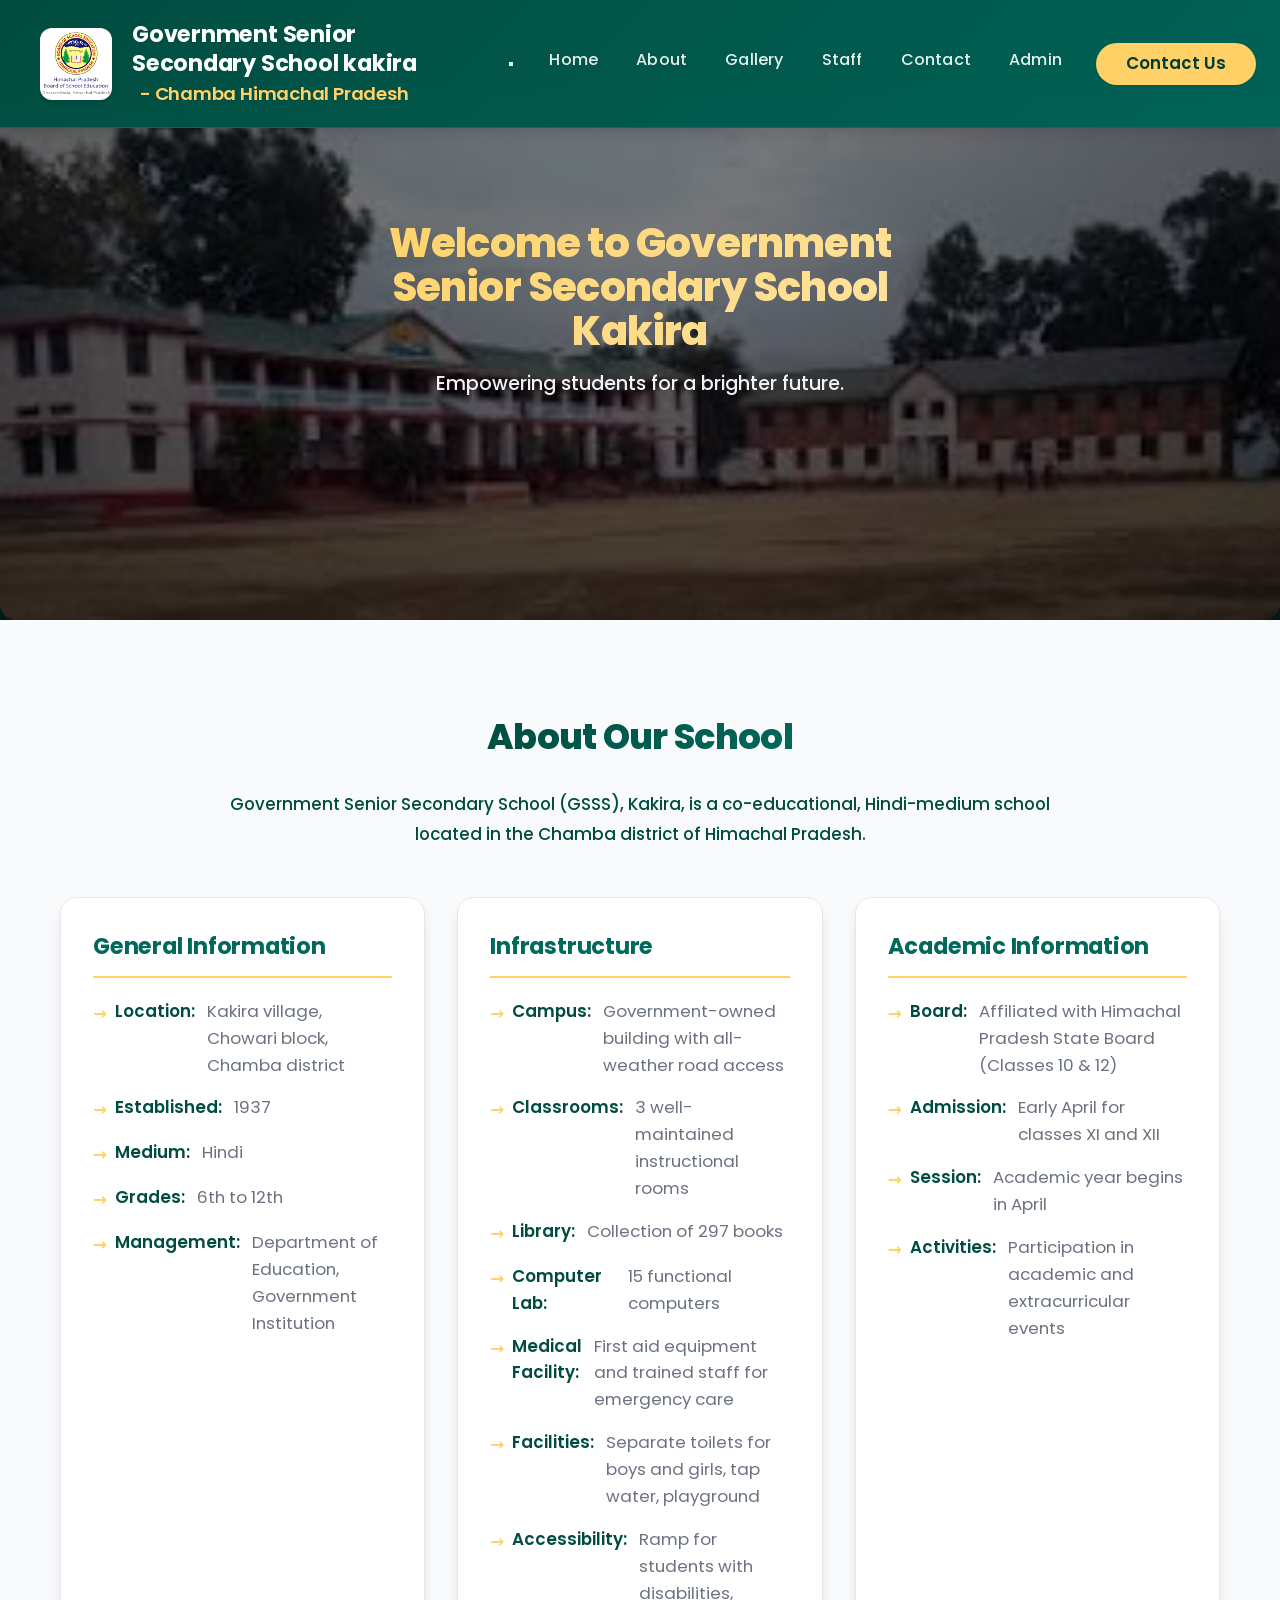
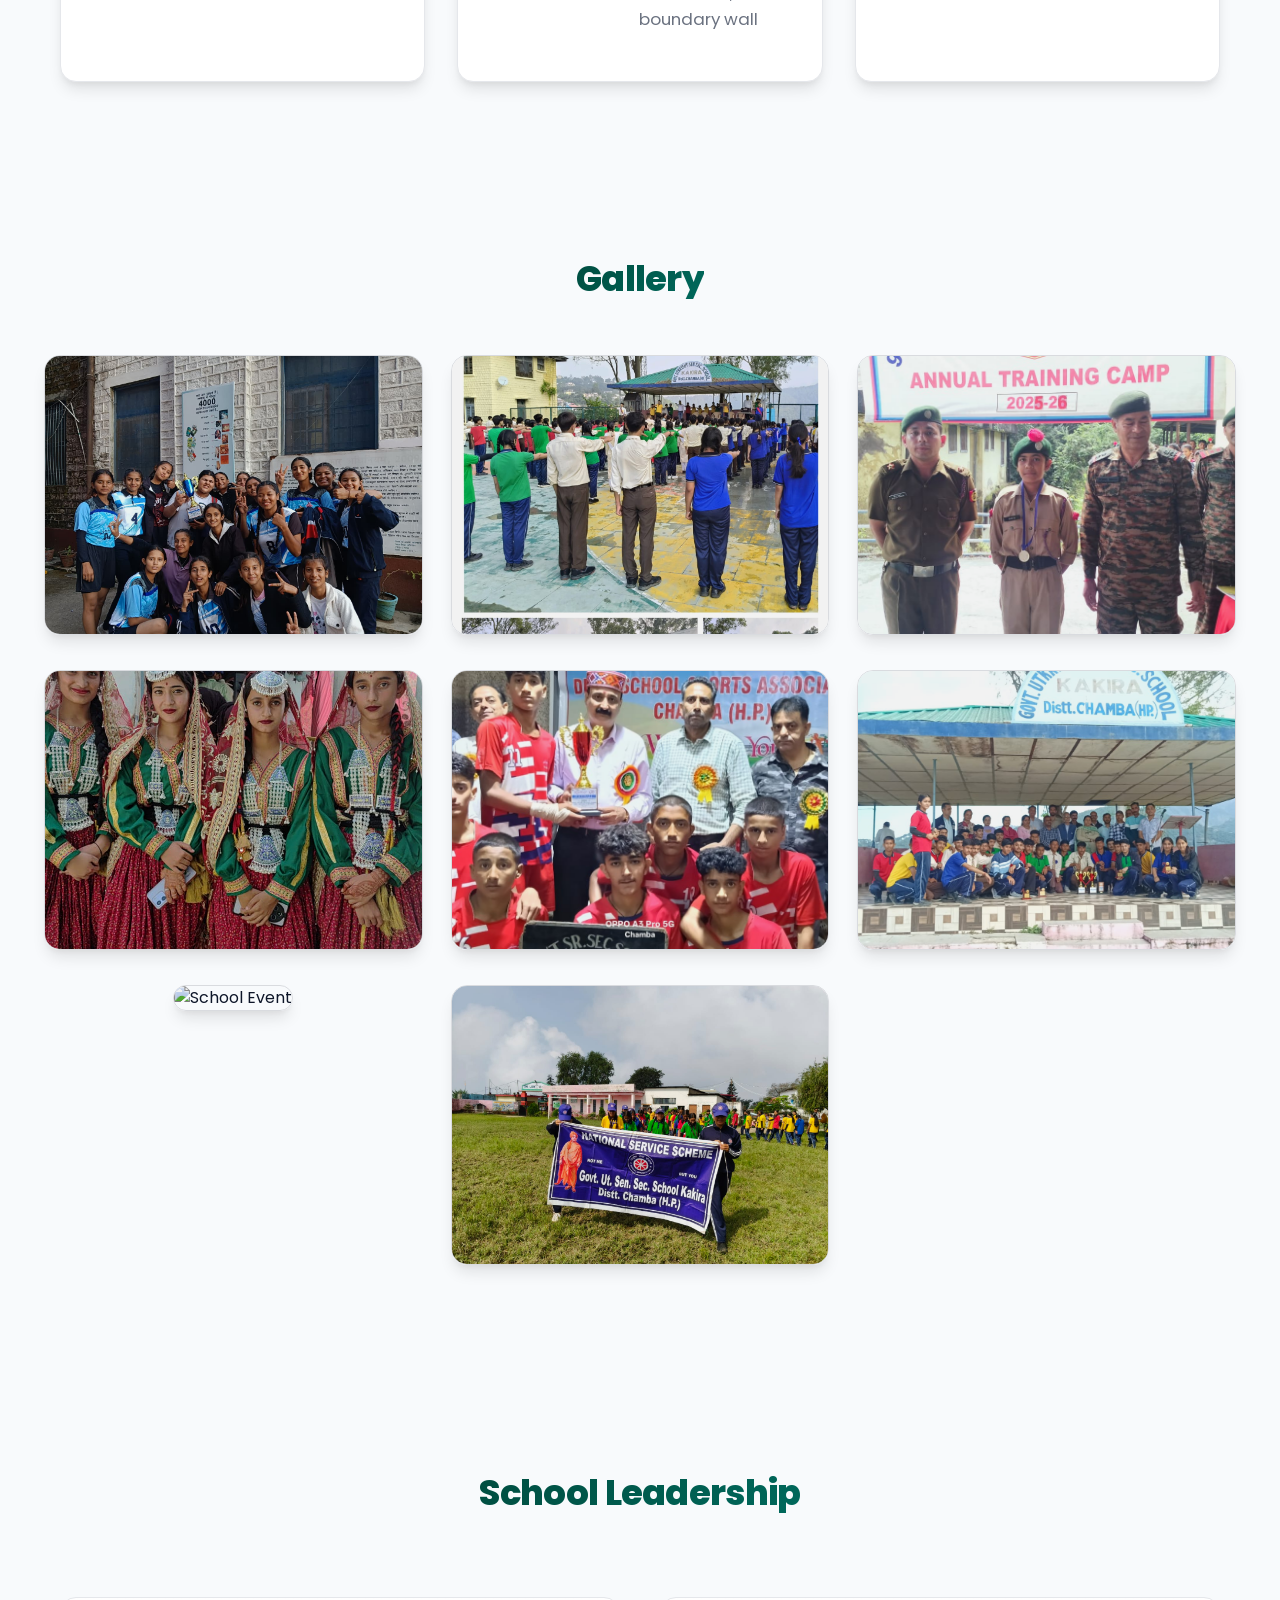
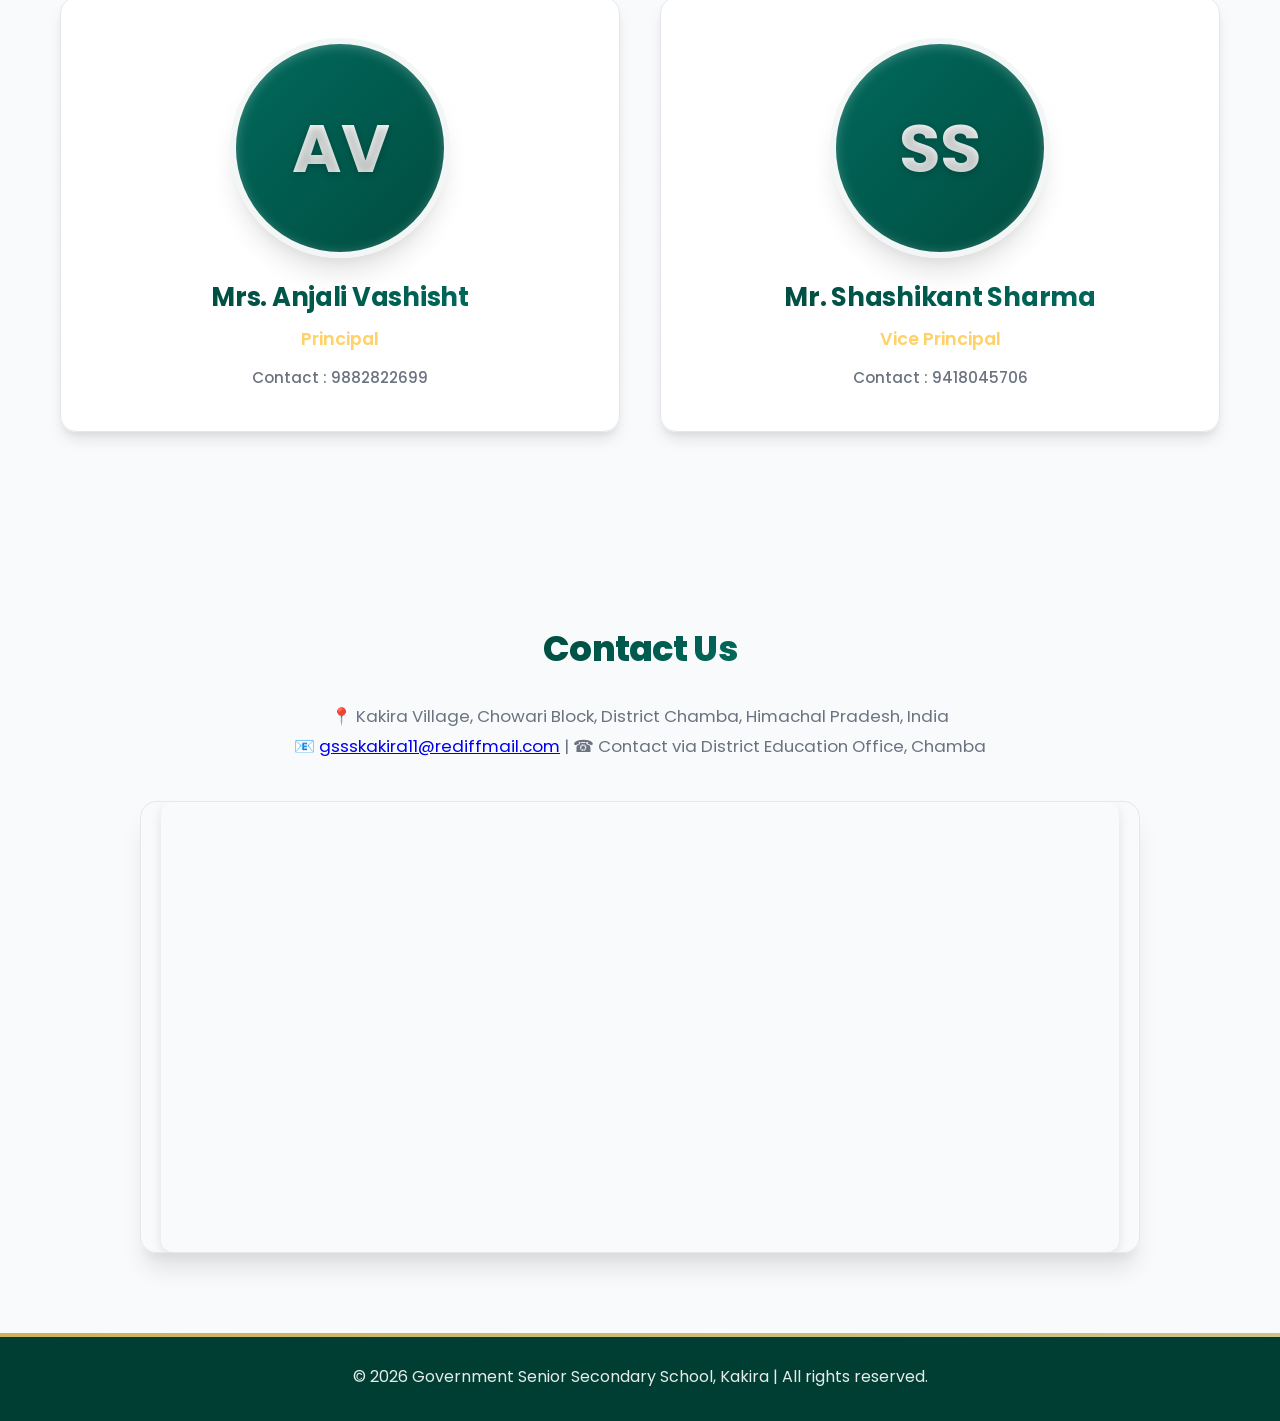
==== commit 5b0b4d41: "Add admin link and update about section Added admin link to the navigation menu and included a medic" ====
--- a/schoolweb/index.html
+++ b/schoolweb/index.html
@@ -26,6 +26,7 @@
         <li><a href="#gallery">Gallery</a></li>
         <li><a href="#staff">Staff</a></li>
         <li><a href="#contact">Contact</a></li>
+        <li><a href="login.html">Admin</a></li>
         <li><a class="contact-btn" href="#contact">Contact Us</a></li>
       </ul>
     </nav>
@@ -62,6 +63,7 @@
           <li><strong>Classrooms:</strong> 3 well-maintained instructional rooms</li>
           <li><strong>Library:</strong> Collection of 297 books</li>
           <li><strong>Computer Lab:</strong> 15 functional computers</li>
+          <li><strong>Medical Facility:</strong> First aid equipment and trained staff for emergency care</li>
           <li><strong>Facilities:</strong> Separate toilets for boys and girls, tap water, playground</li>
           <li><strong>Accessibility:</strong> Ramp for students with disabilities, boundary wall</li>
         </ul>
@@ -82,14 +84,14 @@
   <section id="gallery" class="section">
     <h2>Gallery</h2>
     <div class="gallery">
-      <img src="images/2.jpg" alt="School Activities" loading="lazy">
-      <img src="images/3.jpg" alt="School Event" loading="lazy">
-      <img src="images/4.jpg" alt="School Function" loading="lazy">
-      <img src="images/5.jpg" alt="Student Activities" loading="lazy">
-      <img src="images/6.jpg" alt="School Programs" loading="lazy">
-      <img src="images/7.jpg" alt="School Celebration" loading="lazy">
-      <img src="images/8.jpg" alt="School Event" loading="lazy">
-      <img src="images/WhatsApp Image 2025-10-10 at 19.13.47_e10b4e47.jpg" alt="School Gathering" loading="lazy">
+      <div class="gallery-item"><img src="images/2.jpg" alt="School Activities" loading="lazy"></div>
+      <div class="gallery-item"><img src="images/3.jpg" alt="School Event" loading="lazy"></div>
+      <div class="gallery-item"><img src="images/4.jpg" alt="School Function" loading="lazy"></div>
+      <div class="gallery-item"><img src="images/5.jpg" alt="Student Activities" loading="lazy"></div>
+      <div class="gallery-item"><img src="images/6.jpg" alt="School Programs" loading="lazy"></div>
+      <div class="gallery-item"><img src="images/7.jpg" alt="School Celebration" loading="lazy"></div>
+      <div class="gallery-item"><img src="images/8.jpg" alt="School Event" loading="lazy"></div>
+      <div class="gallery-item"><img src="images/WhatsApp Image 2025-10-10 at 19.13.47_e10b4e47.jpg" alt="School Gathering" loading="lazy"></div>
     </div>
   </section>
 
